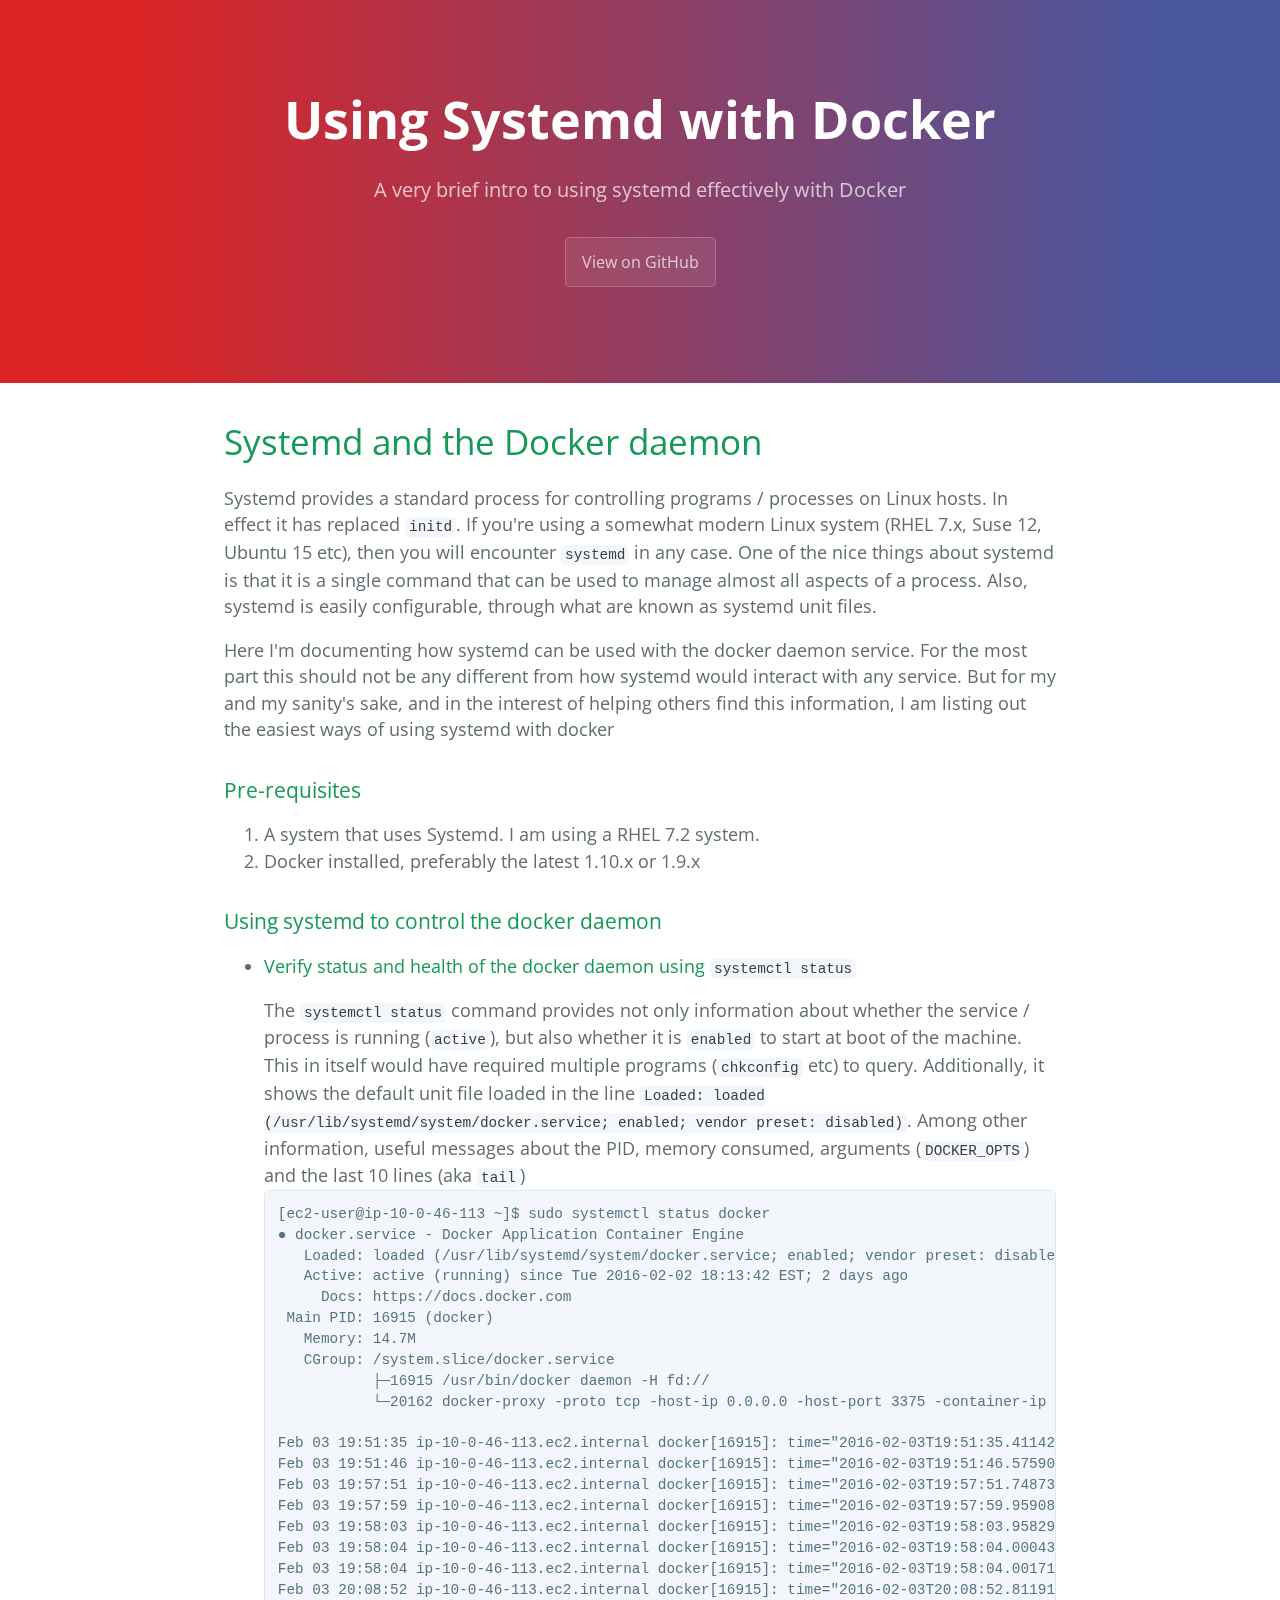
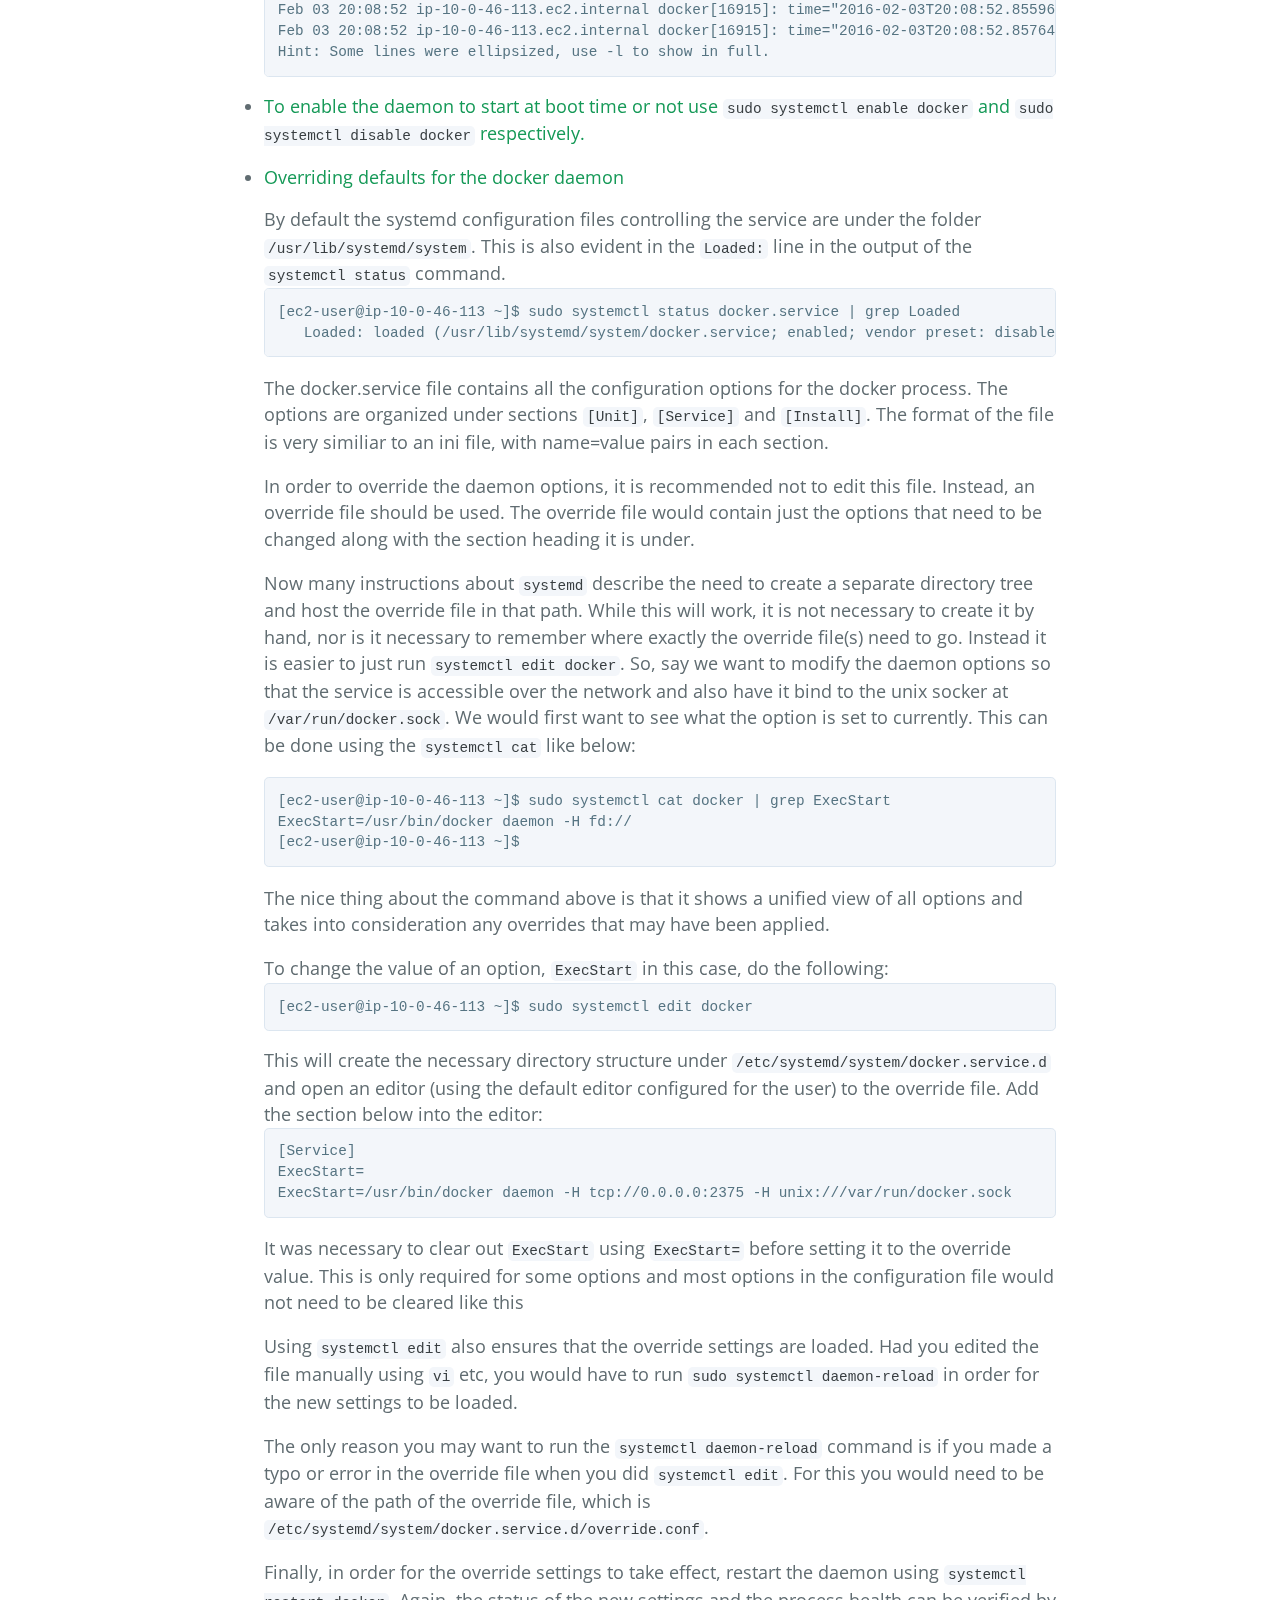
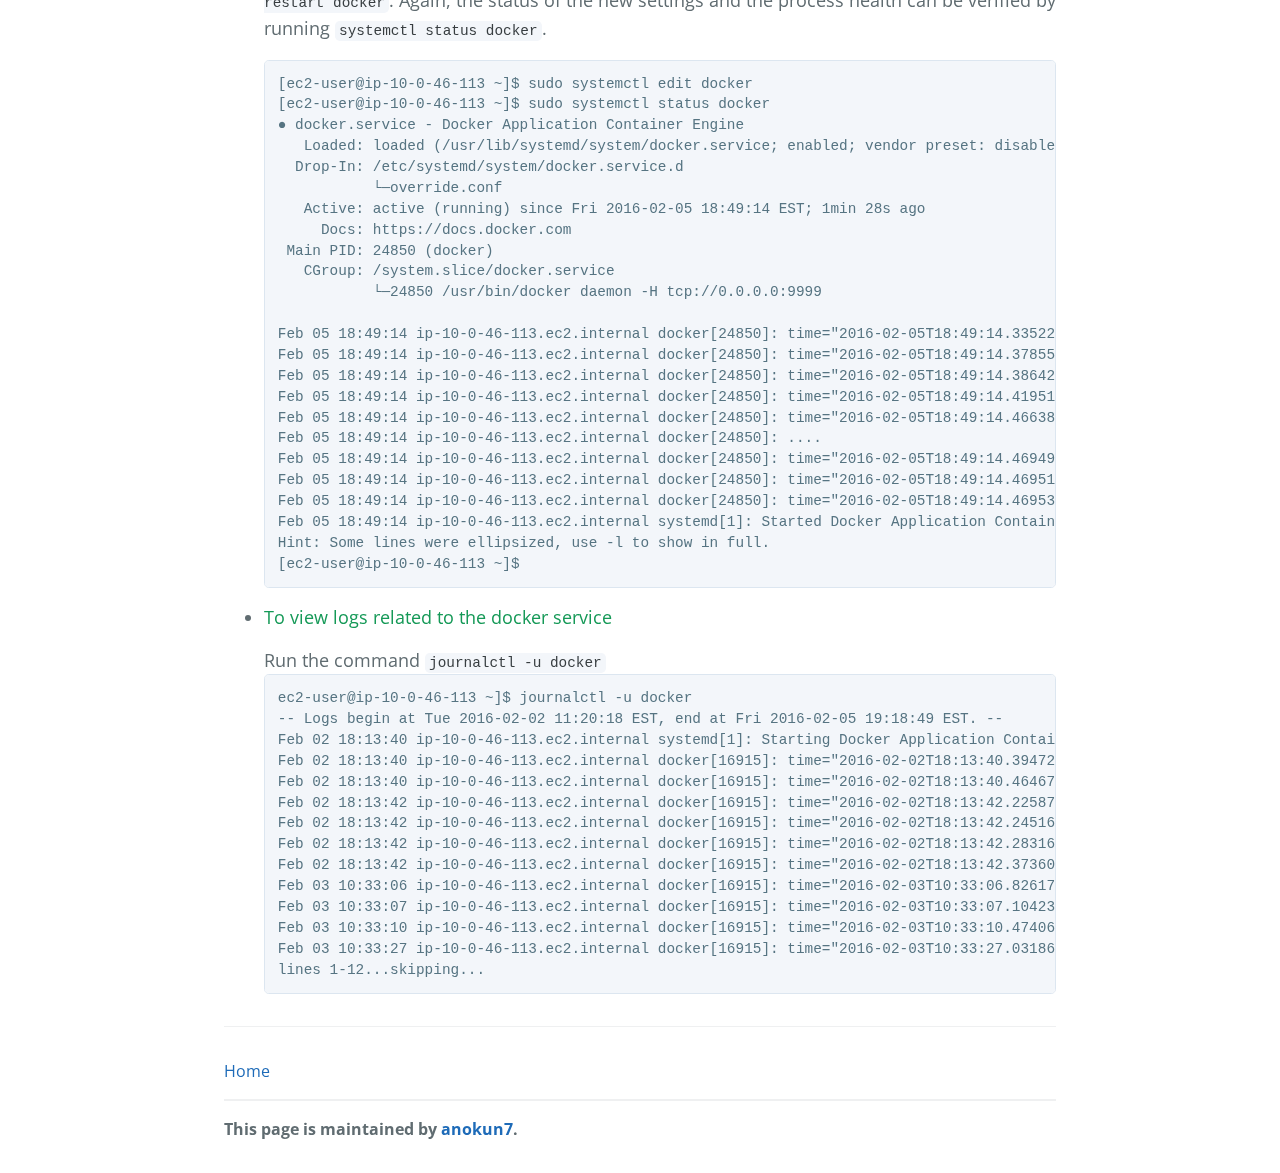
==== systemd-docker.html @ 13b21148 "Create systemd-docker file" ====
<!DOCTYPE html>
<html lang="en-us">
  <head>
    <meta charset="UTF-8">
    <title>Using Systemd with Docker by anokun7</title>
    <meta name="viewport" content="width=device-width, initial-scale=1">
    <link rel="stylesheet" type="text/css" href="stylesheets/normalize.css" media="screen">
    <link href='https://fonts.googleapis.com/css?family=Open+Sans:400,700' rel='stylesheet' type='text/css'>
    <link rel="stylesheet" type="text/css" href="stylesheets/stylesheet.css" media="screen">
    <link rel="stylesheet" type="text/css" href="stylesheets/github-light.css" media="screen">
  </head>
  <body>
    <section class="page-header">
      <h1 class="project-name">Using Systemd with Docker</h1>
      <h2 class="project-tagline">A very brief intro to using systemd effectively with Docker</h2>
      <a href="https://github.com/anokun7/anokun7.github.io" class="btn">View on GitHub</a>
    </section>

    <section class="main-content">
      <h1>
<a id="systemd" class="anchor" href="#systemd" aria-hidden="true"><span class="octicon octicon-link"></span></a>Systemd and the Docker daemon</h1>

<p>Systemd provides a standard process for controlling programs / processes on Linux hosts. In effect it has replaced <code>initd</code>. If you're using a somewhat modern Linux system (RHEL 7.x, Suse 12, Ubuntu 15 etc), then you will encounter <code>systemd</code> in any case. One of the nice things about systemd is that it is a single command that can be used to manage almost all aspects of a process. Also, systemd is easily configurable, through what are known as systemd unit files.</p>
<p>Here I'm documenting how systemd can be used with the docker daemon service. For the most part this should not be any different from how systemd would interact with any service. But for my and my sanity's sake, and in the interest of helping others find this information, I am listing out the easiest ways of using systemd with docker</p>

<h3>
<a id="pre-requisites" class="anchor" href="#pre-requisites" aria-hidden="true"><span class="octicon octicon-link"></span></a>Pre-requisites</h3>

<ol>
<li>A system that uses Systemd. I am using a RHEL 7.2 system.</li>
<li>Docker installed, preferably the latest 1.10.x or 1.9.x</li>
</ol>

<h3>
<a id="steps" class="anchor" href="#steps" aria-hidden="true"><span class="octicon octicon-link"></span></a>Using systemd to control the docker daemon</h3>

<ul>
	<li><h4>Verify status and health of the docker daemon using <code>systemctl status</code></h4></li>
The <code>systemctl status</code> command provides not only information about whether the service / process is running (<code>active</code>), but also whether it is <code>enabled</code> to start at boot of the machine. This in itself would have required multiple programs (<code>chkconfig</code> etc) to query. Additionally, it shows the default unit file loaded in the line <code>Loaded: loaded (/usr/lib/systemd/system/docker.service; enabled; vendor preset: disabled)</code>. Among other information, useful messages about the PID, memory consumed, arguments (<code>DOCKER_OPTS</code>) and the last 10 lines (aka <code>tail</code>)

<pre><code>[ec2-user@ip-10-0-46-113 ~]$ sudo systemctl status docker
● docker.service - Docker Application Container Engine
   Loaded: loaded (/usr/lib/systemd/system/docker.service; enabled; vendor preset: disabled)
   Active: active (running) since Tue 2016-02-02 18:13:42 EST; 2 days ago
     Docs: https://docs.docker.com
 Main PID: 16915 (docker)
   Memory: 14.7M
   CGroup: /system.slice/docker.service
           ├─16915 /usr/bin/docker daemon -H fd://
           └─20162 docker-proxy -proto tcp -host-ip 0.0.0.0 -host-port 3375 -container-ip 172.17.0.2 -container-port 2375

Feb 03 19:51:35 ip-10-0-46-113.ec2.internal docker[16915]: time="2016-02-03T19:51:35.411425044-05:00" level=info msg="GET /v1.21/conta.../json"
Feb 03 19:51:46 ip-10-0-46-113.ec2.internal docker[16915]: time="2016-02-03T19:51:46.575906700-05:00" level=info msg="GET /v1.21/version"
Feb 03 19:57:51 ip-10-0-46-113.ec2.internal docker[16915]: time="2016-02-03T19:57:51.748731356-05:00" level=info msg="GET /v1.21/conta.../json"
Feb 03 19:57:59 ip-10-0-46-113.ec2.internal docker[16915]: time="2016-02-03T19:57:59.959082130-05:00" level=info msg="POST /v1.21/cont...?t=10"
Feb 03 19:58:03 ip-10-0-46-113.ec2.internal docker[16915]: time="2016-02-03T19:58:03.958291300-05:00" level=info msg="GET /v1.21/conta...mit=1"
Feb 03 19:58:04 ip-10-0-46-113.ec2.internal docker[16915]: time="2016-02-03T19:58:04.000435804-05:00" level=info msg="GET /v1.21/conta.../json"
Feb 03 19:58:04 ip-10-0-46-113.ec2.internal docker[16915]: time="2016-02-03T19:58:04.001717319-05:00" level=info msg="GET /v1.21/conta...l=all"
Feb 03 20:08:52 ip-10-0-46-113.ec2.internal docker[16915]: time="2016-02-03T20:08:52.811916273-05:00" level=info msg="GET /v1.21/conta...mit=1"
Feb 03 20:08:52 ip-10-0-46-113.ec2.internal docker[16915]: time="2016-02-03T20:08:52.855966139-05:00" level=info msg="GET /v1.21/conta.../json"
Feb 03 20:08:52 ip-10-0-46-113.ec2.internal docker[16915]: time="2016-02-03T20:08:52.857644962-05:00" level=info msg="GET /v1.21/conta...l=all"
Hint: Some lines were ellipsized, use -l to show in full.
</code></pre>
<li><h4>To enable the daemon to start at boot time or not use <code>sudo systemctl enable docker</code> and <code>sudo systemctl disable docker</code> respectively.</h4></li>
<li><h4>Overriding defaults for the docker daemon</h4></li>
By default the systemd configuration files controlling the service are under the folder <code>/usr/lib/systemd/system</code>. This is also evident in the <code>Loaded:</code> line in the output of the <code>systemctl status</code> command.
<pre><code>[ec2-user@ip-10-0-46-113 ~]$ sudo systemctl status docker.service | grep Loaded
   Loaded: loaded (/usr/lib/systemd/system/docker.service; enabled; vendor preset: disabled)
</code></pre>
<p>The docker.service file contains all the configuration options for the docker process. The options are organized under sections <code>[Unit]</code>, <code>[Service]</code> and <code>[Install]</code>. The format of the file is very similiar to an ini file, with name=value pairs in each section.</p>
<p>In order to override the daemon options, it is recommended not to edit this file. Instead, an override file should be used. The override file would contain just the options that need to be changed along with the section heading it is under.</p>
<p>Now many instructions about <code>systemd</code> describe the need to create a separate directory tree and host the override file in that path. While this will work, it is not necessary to create it by hand, nor is it necessary to remember where exactly the override file(s) need to go. Instead it is easier to just run <code>systemctl edit docker</code>. So, say we want to modify the daemon options so that the service is accessible over the network and also have it bind to the unix socker at <code>/var/run/docker.sock</code>. We would first want to see what the option is set to currently. This can be done using the <code>systemctl cat</code> like below:</p>
<pre><code>[ec2-user@ip-10-0-46-113 ~]$ sudo systemctl cat docker | grep ExecStart
ExecStart=/usr/bin/docker daemon -H fd://
[ec2-user@ip-10-0-46-113 ~]$ </code></pre>
<p>The nice thing about the command above is that it shows a unified view of all options and takes into consideration any overrides that may have been applied.</p>
To change the value of an option, <code>ExecStart</code> in this case, do the following:
<pre><code>[ec2-user@ip-10-0-46-113 ~]$ sudo systemctl edit docker</code></pre>
This will create the necessary directory structure under <code>/etc/systemd/system/docker.service.d</code> and open an editor (using the default editor configured for the user) to the override file.
Add the section below into the editor:
<pre><code>[Service]
ExecStart=
ExecStart=/usr/bin/docker daemon -H tcp://0.0.0.0:2375 -H unix:///var/run/docker.sock</code></pre>
<p>It was necessary to clear out <code>ExecStart</code> using <code>ExecStart=</code> before setting it to the override value. This is only required for some options and most options in the configuration file would not need to be cleared like this</p>
<p>Using <code>systemctl edit</code> also ensures that the override settings are loaded. Had you edited the file manually using <code>vi</code> etc, you would have to run <code>sudo systemctl daemon-reload</code> in order for the new settings to be loaded.</p>
<p>The only reason you may want to run the <code>systemctl daemon-reload</code> command is if you made a typo or error in the override file when you did <code>systemctl edit</code>. For this you would need to be aware of the path of the override file, which is <code>/etc/systemd/system/docker.service.d/override.conf</code>.</p>
<p>Finally, in order for the override settings to take effect, restart the daemon using <code>systemctl restart docker</code>. Again, the status of the new settings and the process health can be verified by running <code>systemctl status docker</code>.</p>
<pre><code>[ec2-user@ip-10-0-46-113 ~]$ sudo systemctl edit docker
[ec2-user@ip-10-0-46-113 ~]$ sudo systemctl status docker
● docker.service - Docker Application Container Engine
   Loaded: loaded (/usr/lib/systemd/system/docker.service; enabled; vendor preset: disabled)
  Drop-In: /etc/systemd/system/docker.service.d
           └─override.conf
   Active: active (running) since Fri 2016-02-05 18:49:14 EST; 1min 28s ago
     Docs: https://docs.docker.com
 Main PID: 24850 (docker)
   CGroup: /system.slice/docker.service
           └─24850 /usr/bin/docker daemon -H tcp://0.0.0.0:9999

Feb 05 18:49:14 ip-10-0-46-113.ec2.internal docker[24850]: time="2016-02-05T18:49:14.335228582-0...."
Feb 05 18:49:14 ip-10-0-46-113.ec2.internal docker[24850]: time="2016-02-05T18:49:14.378558031-0...""
Feb 05 18:49:14 ip-10-0-46-113.ec2.internal docker[24850]: time="2016-02-05T18:49:14.386429304-0...e"
Feb 05 18:49:14 ip-10-0-46-113.ec2.internal docker[24850]: time="2016-02-05T18:49:14.419513857-0...s"
Feb 05 18:49:14 ip-10-0-46-113.ec2.internal docker[24850]: time="2016-02-05T18:49:14.466389616-0...."
Feb 05 18:49:14 ip-10-0-46-113.ec2.internal docker[24850]: ....
Feb 05 18:49:14 ip-10-0-46-113.ec2.internal docker[24850]: time="2016-02-05T18:49:14.469497693-0...."
Feb 05 18:49:14 ip-10-0-46-113.ec2.internal docker[24850]: time="2016-02-05T18:49:14.469518888-0...n"
Feb 05 18:49:14 ip-10-0-46-113.ec2.internal docker[24850]: time="2016-02-05T18:49:14.469537359-0...s3
Feb 05 18:49:14 ip-10-0-46-113.ec2.internal systemd[1]: Started Docker Application Container Engine.
Hint: Some lines were ellipsized, use -l to show in full.
[ec2-user@ip-10-0-46-113 ~]$ </code></pre>
<li><h4>To view logs related to the docker service</h4></li>
Run the command <code>journalctl -u docker</code>
<pre><code>ec2-user@ip-10-0-46-113 ~]$ journalctl -u docker
-- Logs begin at Tue 2016-02-02 11:20:18 EST, end at Fri 2016-02-05 19:18:49 EST. --
Feb 02 18:13:40 ip-10-0-46-113.ec2.internal systemd[1]: Starting Docker Application Container Engine.
Feb 02 18:13:40 ip-10-0-46-113.ec2.internal docker[16915]: time="2016-02-02T18:13:40.394723367-05:00"
Feb 02 18:13:40 ip-10-0-46-113.ec2.internal docker[16915]: time="2016-02-02T18:13:40.464672420-05:00"
Feb 02 18:13:42 ip-10-0-46-113.ec2.internal docker[16915]: time="2016-02-02T18:13:42.225872353-05:00"
Feb 02 18:13:42 ip-10-0-46-113.ec2.internal docker[16915]: time="2016-02-02T18:13:42.245163371-05:00"
Feb 02 18:13:42 ip-10-0-46-113.ec2.internal docker[16915]: time="2016-02-02T18:13:42.283163052-05:00"
Feb 02 18:13:42 ip-10-0-46-113.ec2.internal docker[16915]: time="2016-02-02T18:13:42.373603957-05:00"
Feb 03 10:33:06 ip-10-0-46-113.ec2.internal docker[16915]: time="2016-02-03T10:33:06.826177379-05:00"
Feb 03 10:33:07 ip-10-0-46-113.ec2.internal docker[16915]: time="2016-02-03T10:33:07.104231280-05:00"
Feb 03 10:33:10 ip-10-0-46-113.ec2.internal docker[16915]: time="2016-02-03T10:33:10.474069661-05:00"
Feb 03 10:33:27 ip-10-0-46-113.ec2.internal docker[16915]: time="2016-02-03T10:33:27.031864375-05:00"
lines 1-12...skipping...</code></pre>
</ul>

      <footer class="site-footer">
        <span class="site-footer-credits"><a href="https://anokun7.github.io">Home</a></span>
	<hr/>
        <span class="site-footer-owner">This page is maintained by <a href="https://github.com/anokun7">anokun7</a>.</span>

      </footer>

    </section>

            <script type="text/javascript">
            var gaJsHost = (("https:" == document.location.protocol) ? "https://ssl." : "http://www.");
            document.write(unescape("%3Cscript src='" + gaJsHost + "google-analytics.com/ga.js' type='text/javascript'%3E%3C/script%3E"));
          </script>
          <script type="text/javascript">
            try {
              var pageTracker = _gat._getTracker("UA-1020564-1");
            pageTracker._trackPageview();
            } catch(err) {}
          </script>

  </body>
</html>
---- stylesheets/stylesheet.css ----
* {
  box-sizing: border-box; }

body {
  padding: 0;
  margin: 0;
  font-family: "Open Sans", "Helvetica Neue", Helvetica, Arial, sans-serif;
  font-size: 16px;
  line-height: 1.5;
  color: #606c71;}

a {
  color: #1e6bb8;
  text-decoration: none; }
  a:hover {
    text-decoration: underline; }

.btn {
  display: inline-block;
  margin-bottom: 1rem;
  color: rgba(255, 255, 255, 0.7);
  background-color: rgba(255, 255, 255, 0.08);
  border-color: rgba(255, 255, 255, 0.2);
  border-style: solid;
  border-width: 1px;
  border-radius: 0.3rem;
  transition: color 0.2s, background-color 0.2s, border-color 0.2s; }
  .btn + .btn {
    margin-left: 1rem; }

.btn:hover {
  color: rgba(255, 255, 255, 0.8);
  text-decoration: none;
  background-color: rgba(255, 255, 255, 0.2);
  border-color: rgba(255, 255, 255, 0.3); }

@media screen and (min-width: 64em) {
  .btn {
    padding: 0.75rem 1rem; } }

@media screen and (min-width: 42em) and (max-width: 64em) {
  .btn {
    padding: 0.6rem 0.9rem;
    font-size: 0.9rem; } }

@media screen and (max-width: 42em) {
  .btn {
    display: block;
    width: 100%;
    padding: 0.75rem;
    font-size: 0.9rem; }
    .btn + .btn {
      margin-top: 1rem;
      margin-left: 0; } }

.page-header {
  color: #fff;
  text-align: center;
  background-color: #159957;
  background-image: linear-gradient(120deg, #155799, #159957); 
  background: -webkit-linear-gradient(90deg, #DC2424 10%, #4A569D 90%); /* Chrome 10+, Saf5.1+ */
  background:    -moz-linear-gradient(90deg, #DC2424 10%, #4A569D 90%); /* FF3.6+ */
  background:     -ms-linear-gradient(90deg, #DC2424 10%, #4A569D 90%); /* IE10 */
  background:      -o-linear-gradient(90deg, #DC2424 10%, #4A569D 90%); /* Opera 11.10+ */
  background:         linear-gradient(90deg, #DC2424 10%, #4A569D 90%); /* W3C */}

@media screen and (min-width: 64em) {
  .page-header {
    padding: 5rem 6rem; } }

@media screen and (min-width: 42em) and (max-width: 64em) {
  .page-header {
    padding: 3rem 4rem; } }

@media screen and (max-width: 42em) {
  .page-header {
    padding: 2rem 1rem; } }

.project-name {
  margin-top: 0;
  margin-bottom: 0.1rem; }

@media screen and (min-width: 64em) {
  .project-name {
    font-size: 3.25rem; } }

@media screen and (min-width: 42em) and (max-width: 64em) {
  .project-name {
    font-size: 2.25rem; } }

@media screen and (max-width: 42em) {
  .project-name {
    font-size: 1.75rem; } }

.project-tagline {
  margin-bottom: 2rem;
  font-weight: normal;
  opacity: 0.7; }

@media screen and (min-width: 64em) {
  .project-tagline {
    font-size: 1.25rem; } }

@media screen and (min-width: 42em) and (max-width: 64em) {
  .project-tagline {
    font-size: 1.15rem; } }

@media screen and (max-width: 42em) {
  .project-tagline {
    font-size: 1rem; } }

.main-content :first-child {
  margin-top: 0; }
.main-content img {
  max-width: 100%; }
.main-content h1, .main-content h2, .main-content h3, .main-content h4, .main-content h5, .main-content h6 {
  margin-top: 2rem;
  margin-bottom: 1rem;
  font-weight: normal;
  color: #159957; }
.main-content p {
  margin-bottom: 1em; }
.main-content code {
  padding: 2px 4px;
  font-family: Consolas, "Liberation Mono", Menlo, Courier, monospace;
  font-size: 0.9rem;
  color: #383e41;
  background-color: #f3f6fa;
  border-radius: 0.3rem; }
.main-content pre {
  padding: 0.8rem;
  margin-top: 0;
  margin-bottom: 1rem;
  font: 1rem Consolas, "Liberation Mono", Menlo, Courier, monospace;
  color: #567482;
  word-wrap: normal;
  background-color: #f3f6fa;
  border: solid 1px #dce6f0;
  border-radius: 0.3rem; }
  .main-content pre > code {
    padding: 0;
    margin: 0;
    font-size: 0.9rem;
    color: #567482;
    word-break: normal;
    white-space: pre;
    background: transparent;
    border: 0; }
.main-content .highlight {
  margin-bottom: 1rem; }
  .main-content .highlight pre {
    margin-bottom: 0;
    word-break: normal; }
.main-content .highlight pre, .main-content pre {
  padding: 0.8rem;
  overflow: auto;
  font-size: 0.9rem;
  line-height: 1.45;
  border-radius: 0.3rem; }
.main-content pre code, .main-content pre tt {
  display: inline;
  max-width: initial;
  padding: 0;
  margin: 0;
  overflow: initial;
  line-height: inherit;
  word-wrap: normal;
  background-color: transparent;
  border: 0; }
  .main-content pre code:before, .main-content pre code:after, .main-content pre tt:before, .main-content pre tt:after {
    content: normal; }
.main-content ul, .main-content ol {
  margin-top: 0; }
.main-content blockquote {
  padding: 0 1rem;
  margin-left: 0;
  color: #819198;
  border-left: 0.3rem solid #dce6f0; }
  .main-content blockquote > :first-child {
    margin-top: 0; }
  .main-content blockquote > :last-child {
    margin-bottom: 0; }
.main-content table {
  display: block;
  width: 100%;
  overflow: auto;
  word-break: normal;
  word-break: keep-all; }
  .main-content table th {
    font-weight: bold; }
  .main-content table th, .main-content table td {
    padding: 0.5rem 1rem;
    border: 1px solid #e9ebec; }
.main-content dl {
  padding: 0; }
  .main-content dl dt {
    padding: 0;
    margin-top: 1rem;
    font-size: 1rem;
    font-weight: bold; }
  .main-content dl dd {
    padding: 0;
    margin-bottom: 1rem; }
.main-content hr {
  height: 2px;
  padding: 0;
  margin: 1rem 0;
  background-color: #eff0f1;
  border: 0; }

@media screen and (min-width: 64em) {
  .main-content {
    max-width: 64rem;
    padding: 2rem 6rem;
    margin: 0 auto;
    font-size: 1.1rem; } }

@media screen and (min-width: 42em) and (max-width: 64em) {
  .main-content {
    padding: 2rem 4rem;
    font-size: 1.1rem; } }

@media screen and (max-width: 42em) {
  .main-content {
    padding: 2rem 1rem;
    font-size: 1rem; } }

.site-footer {
  padding-top: 2rem;
  margin-top: 2rem;
  border-top: solid 1px #eff0f1; }

.site-footer-owner {
  display: block;
  font-weight: bold; }

.site-footer-credits {
  color: #819198; }

@media screen and (min-width: 64em) {
  .site-footer {
    font-size: 1rem; } }

@media screen and (min-width: 42em) and (max-width: 64em) {
  .site-footer {
    font-size: 1rem; } }

@media screen and (max-width: 42em) {
  .site-footer {
    font-size: 0.9rem; } }
---- stylesheets/github-light.css ----
/*
   Copyright 2014 GitHub Inc.

   Licensed under the Apache License, Version 2.0 (the "License");
   you may not use this file except in compliance with the License.
   You may obtain a copy of the License at

       http://www.apache.org/licenses/LICENSE-2.0

   Unless required by applicable law or agreed to in writing, software
   distributed under the License is distributed on an "AS IS" BASIS,
   WITHOUT WARRANTIES OR CONDITIONS OF ANY KIND, either express or implied.
   See the License for the specific language governing permissions and
   limitations under the License.

*/

.pl-c /* comment */ {
  color: #969896;
}

.pl-c1      /* constant, markup.raw, meta.diff.header, meta.module-reference, meta.property-name, support, support.constant, support.variable, variable.other.constant */,
.pl-s .pl-v /* string variable */ {
  color: #0086b3;
}

.pl-e  /* entity */,
.pl-en /* entity.name */ {
  color: #795da3;
}

.pl-s .pl-s1 /* string source */,
.pl-smi      /* storage.modifier.import, storage.modifier.package, storage.type.java, variable.other, variable.parameter.function */ {
  color: #333;
}

.pl-ent /* entity.name.tag */ {
  color: #63a35c;
}

.pl-k /* keyword, storage, storage.type */ {
  color: #a71d5d;
}

.pl-pds              /* punctuation.definition.string, string.regexp.character-class */,
.pl-s                /* string */,
.pl-s .pl-pse .pl-s1 /* string punctuation.section.embedded source */,
.pl-sr               /* string.regexp */,
.pl-sr .pl-cce       /* string.regexp constant.character.escape */,
.pl-sr .pl-sra       /* string.regexp string.regexp.arbitrary-repitition */,
.pl-sr .pl-sre       /* string.regexp source.ruby.embedded */ {
  color: #183691;
}

.pl-v /* variable */ {
  color: #ed6a43;
}

.pl-id /* invalid.deprecated */ {
  color: #b52a1d;
}

.pl-ii /* invalid.illegal */ {
  background-color: #b52a1d;
  color: #f8f8f8;
}

.pl-sr .pl-cce /* string.regexp constant.character.escape */ {
  color: #63a35c;
  font-weight: bold;
}

.pl-ml /* markup.list */ {
  color: #693a17;
}

.pl-mh        /* markup.heading */,
.pl-mh .pl-en /* markup.heading entity.name */,
.pl-ms        /* meta.separator */ {
  color: #1d3e81;
  font-weight: bold;
}

.pl-mq /* markup.quote */ {
  color: #008080;
}

.pl-mi /* markup.italic */ {
  color: #333;
  font-style: italic;
}

.pl-mb /* markup.bold */ {
  color: #333;
  font-weight: bold;
}

.pl-md /* markup.deleted, meta.diff.header.from-file */ {
  background-color: #ffecec;
  color: #bd2c00;
}

.pl-mi1 /* markup.inserted, meta.diff.header.to-file */ {
  background-color: #eaffea;
  color: #55a532;
}

.pl-mdr /* meta.diff.range */ {
  color: #795da3;
  font-weight: bold;
}

.pl-mo /* meta.output */ {
  color: #1d3e81;
}
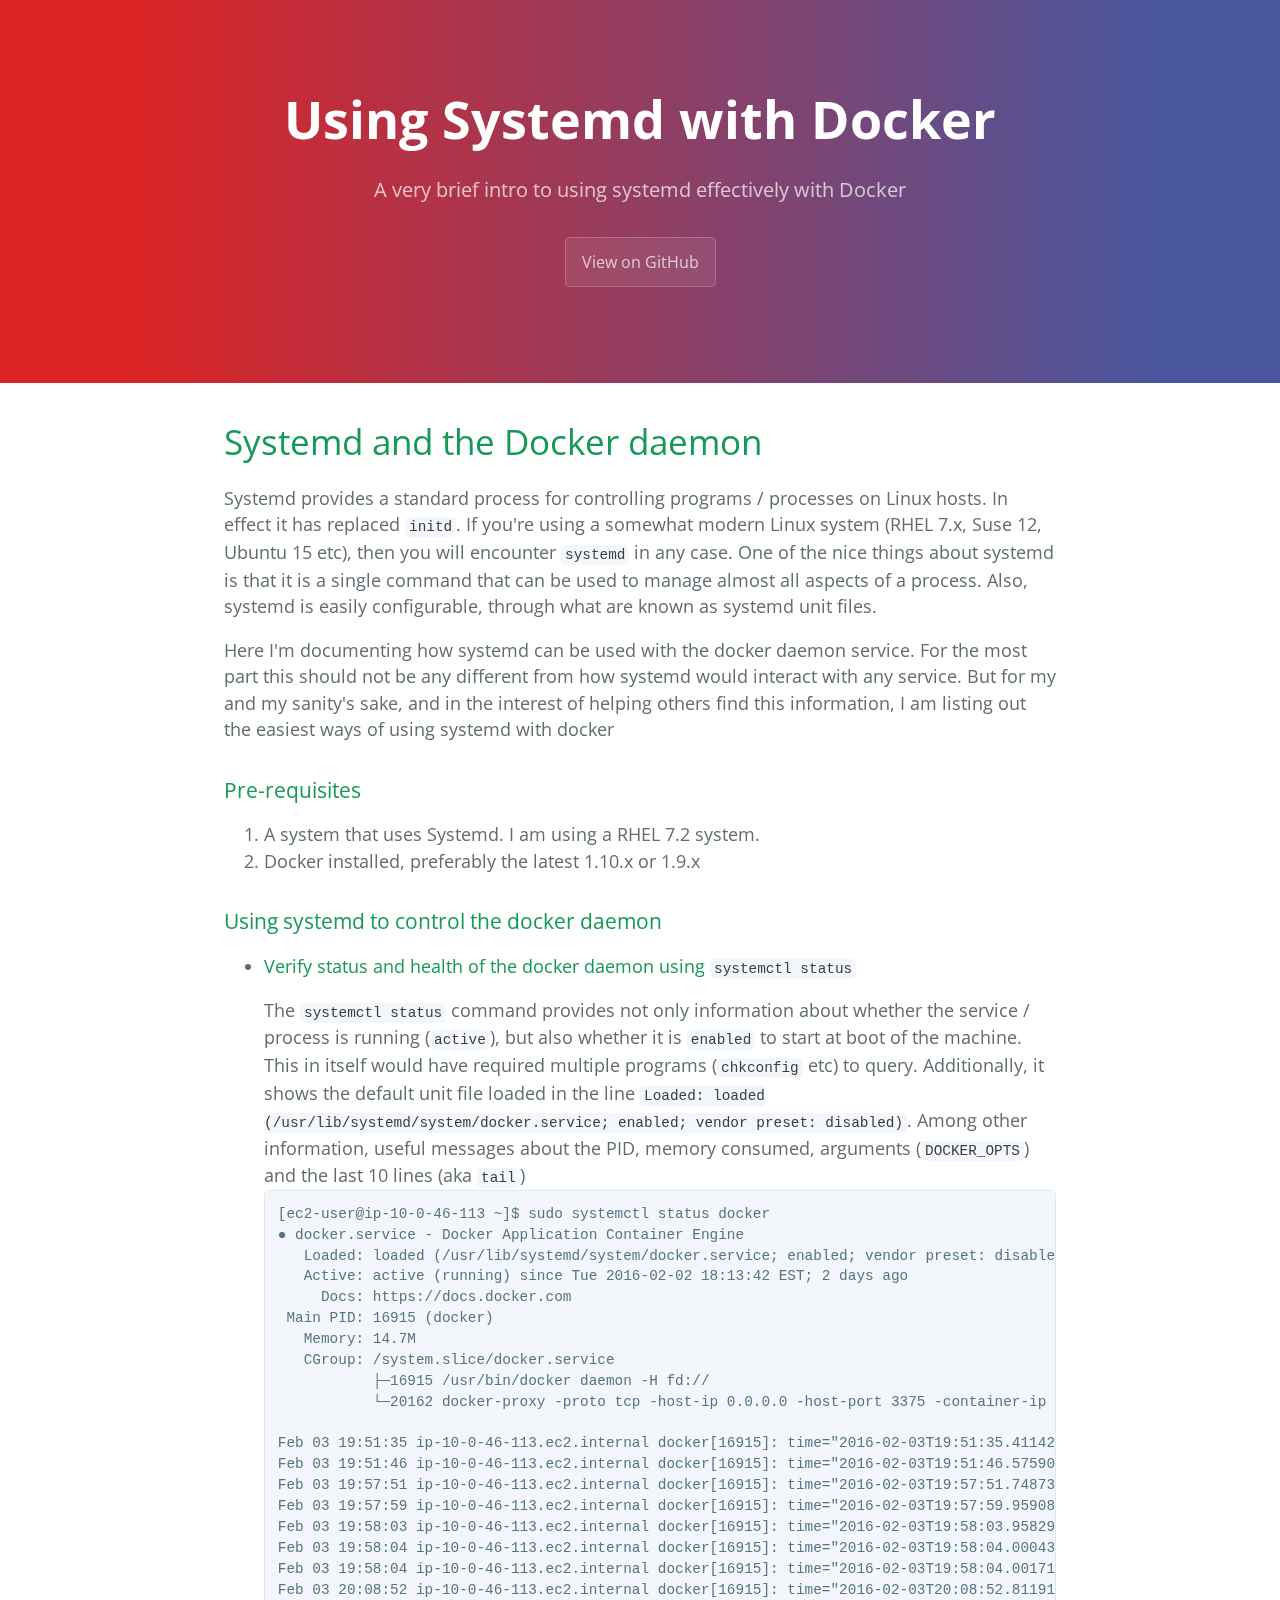
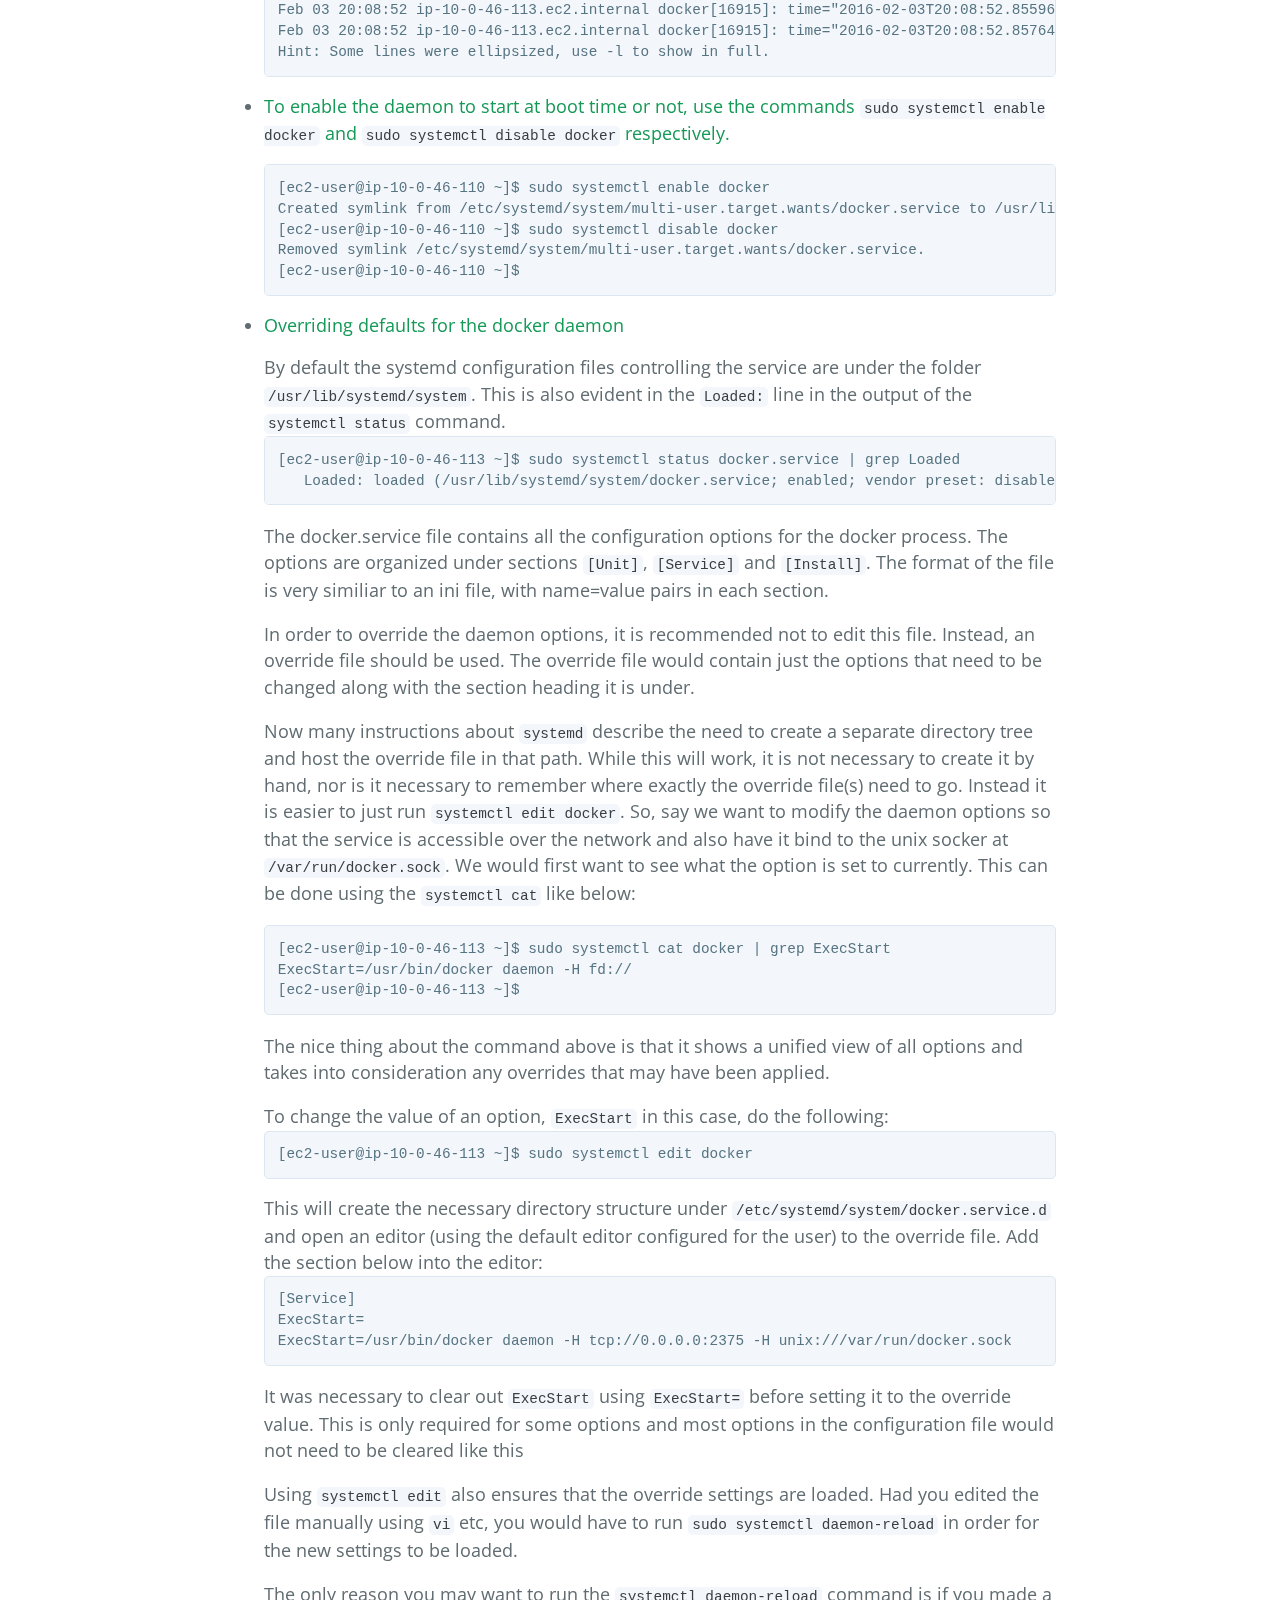
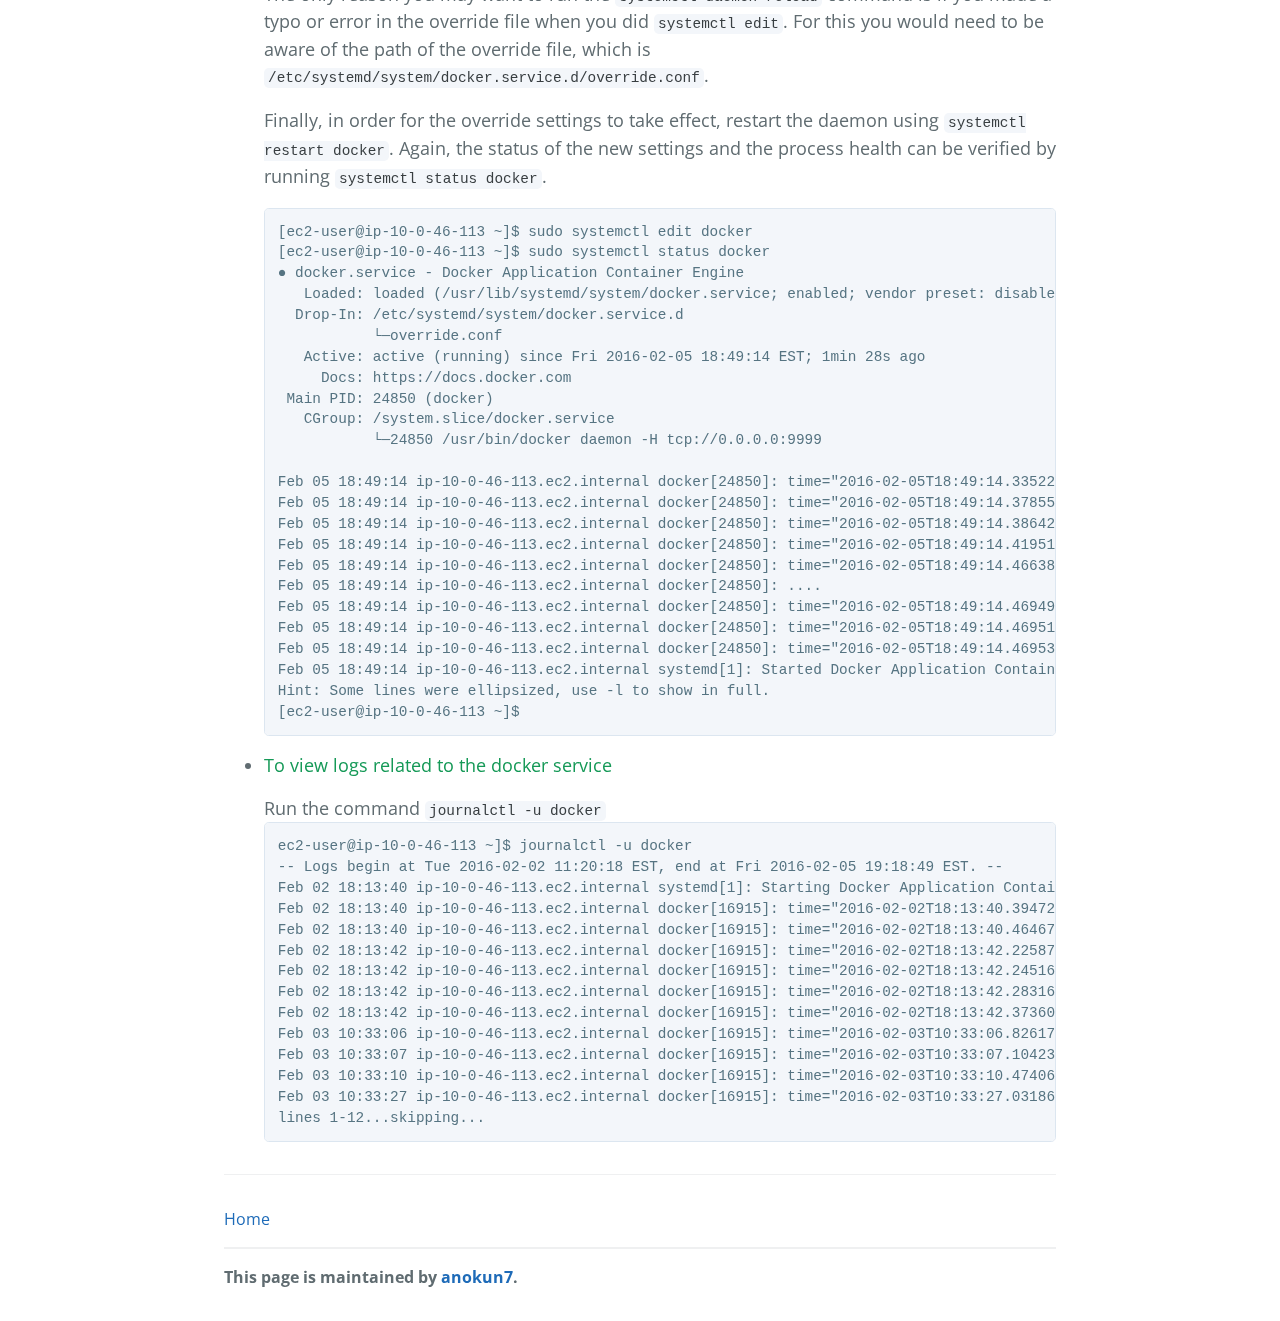
==== commit 99f10348: "enable, disable" ====
--- a/systemd-docker.html
+++ b/systemd-docker.html
@@ -61,7 +61,12 @@
 Feb 03 20:08:52 ip-10-0-46-113.ec2.internal docker[16915]: time="2016-02-03T20:08:52.857644962-05:00" level=info msg="GET /v1.21/conta...l=all"
 Hint: Some lines were ellipsized, use -l to show in full.
 </code></pre>
-<li><h4>To enable the daemon to start at boot time or not use <code>sudo systemctl enable docker</code> and <code>sudo systemctl disable docker</code> respectively.</h4></li>
+<li><h4>To enable the daemon to start at boot time or not, use the commands <code>sudo systemctl enable docker</code> and <code>sudo systemctl disable docker</code> respectively.</h4></li>
+<pre><code>[ec2-user@ip-10-0-46-110 ~]$ sudo systemctl enable docker
+Created symlink from /etc/systemd/system/multi-user.target.wants/docker.service to /usr/lib/systemd/system/docker.service.
+[ec2-user@ip-10-0-46-110 ~]$ sudo systemctl disable docker
+Removed symlink /etc/systemd/system/multi-user.target.wants/docker.service.
+[ec2-user@ip-10-0-46-110 ~]$</code></pre>
 <li><h4>Overriding defaults for the docker daemon</h4></li>
 By default the systemd configuration files controlling the service are under the folder <code>/usr/lib/systemd/system</code>. This is also evident in the <code>Loaded:</code> line in the output of the <code>systemctl status</code> command.
 <pre><code>[ec2-user@ip-10-0-46-113 ~]$ sudo systemctl status docker.service | grep Loaded
